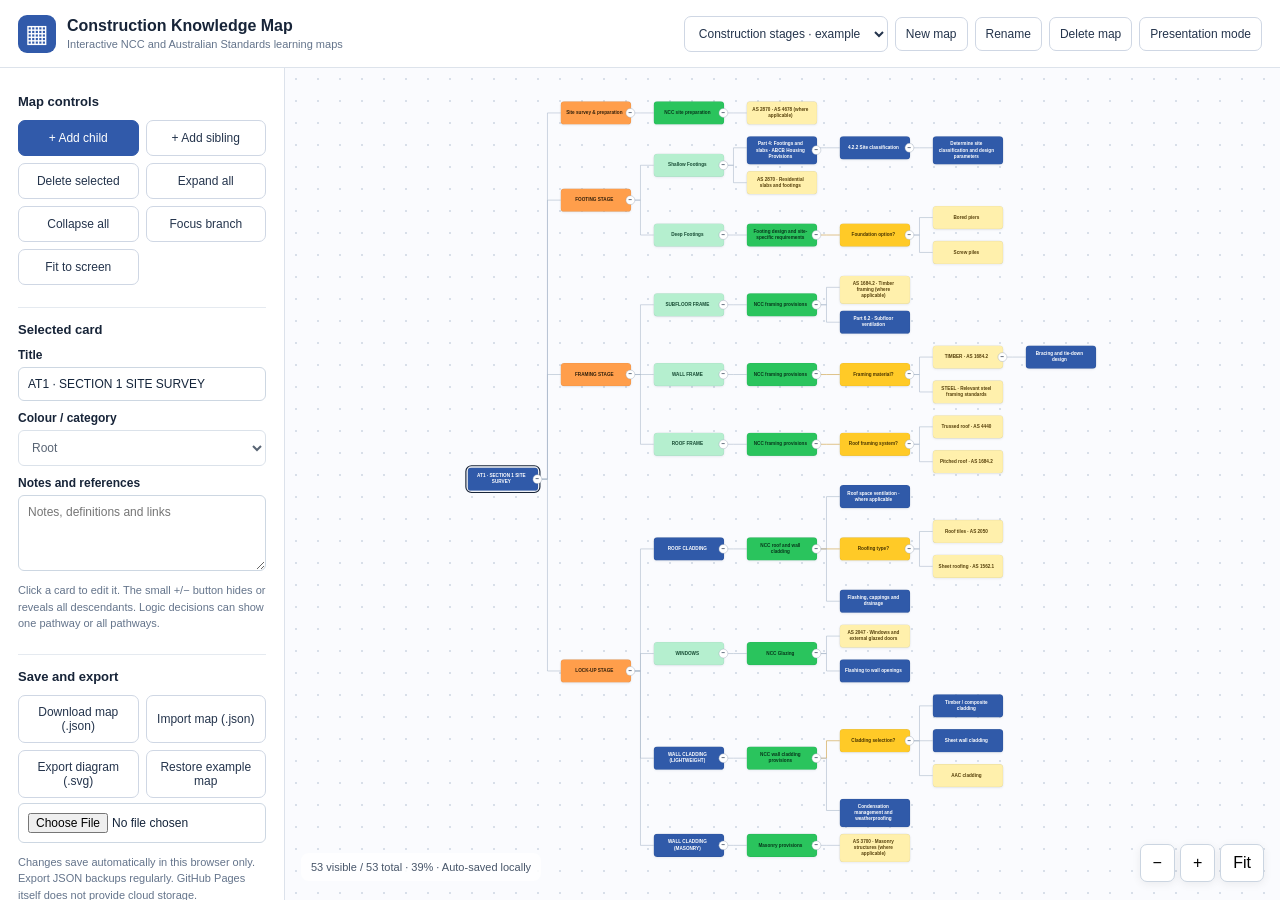
==== index.html @ e5f24db5 "Add files via upload" ====
<!doctype html><html lang="en-AU"><head><meta charset="utf-8"><meta name="viewport" content="width=device-width, initial-scale=1"><title>Construction Knowledge Map</title><link rel="stylesheet" href="style.css"></head><body>
<header><div class="brand"><span class="brand-icon">▦</span><div><strong>Construction Knowledge Map</strong><small>Interactive NCC and Australian Standards learning maps</small></div></div><div class="toolbar"><select id="project" aria-label="Choose map"></select><button id="newMap">New map</button><button id="renameMap">Rename</button><button id="deleteMap">Delete map</button><button id="present">Presentation mode</button></div></header>
<div class="app"><aside id="sidebar"><h2>Map controls</h2><div class="tools"><button id="addChild" class="primary">+ Add child</button><button id="addSibling">+ Add sibling</button><button id="removeNode">Delete selected</button><button id="expandAll">Expand all</button><button id="collapseAll">Collapse all</button><button id="focusBranch">Focus branch</button><button id="fitView">Fit to screen</button></div><h2>Selected card</h2><label>Title<input id="nodeTitle" placeholder="Select a card"></label><label>Colour / category<select id="nodeType"><option value="root">Root</option><option value="stage">Construction stage</option><option value="element">Building element</option><option value="ncc">NCC provision</option><option value="standard">Australian Standard</option><option value="detail">Technical detail</option><option value="decision">Logic decision</option></select></label><label>Notes and references<textarea id="nodeNotes" rows="4" placeholder="Notes, definitions and links"></textarea></label><div id="decisionBox" hidden><h2>Decision pathway</h2><label>Display<select id="decisionMode"><option value="all">All options</option><option value="one">Selected option only</option></select></label><label>Pathway<select id="decisionChoice"></select></label></div><p class="help">Click a card to edit it. The small +/− button hides or reveals all descendants. Logic decisions can show one pathway or all pathways.</p><h2>Save and export</h2><div class="tools"><button id="exportJson">Download map (.json)</button><button id="importJson">Import map (.json)</button><button id="exportSvg">Export diagram (.svg)</button><button id="resetDemo">Restore example map</button></div><input type="file" id="fileInput" accept=".json,application/json" hidden><p class="help">Changes save automatically in this browser only. Export JSON backups regularly. GitHub Pages itself does not provide cloud storage.</p></aside>
<main id="canvas" tabindex="0" aria-label="Interactive map canvas"><div id="scene"><svg id="edges" xmlns="http://www.w3.org/2000/svg"></svg><div id="cards"></div></div><div class="float-tools"><button id="zoomOut" aria-label="Zoom out">−</button><button id="zoomIn" aria-label="Zoom in">+</button><button id="fitFloat" aria-label="Fit map">Fit</button></div><div id="stats"></div></main></div>
<div id="toast" role="status" aria-live="polite"></div><script src="app.js"></script></body></html>
---- style.css ----
:root{font-family:Arial,Helvetica,sans-serif;color:#172438;background:#f6f8fb;font-synthesis:none}*{box-sizing:border-box}body{margin:0}button,input,textarea,select{font:inherit}button{cursor:pointer}header{height:68px;display:flex;align-items:center;justify-content:space-between;gap:14px;padding:12px 18px;background:#fff;border-bottom:1px solid #dde3eb}.brand{display:flex;align-items:center;gap:11px}.brand-icon{display:grid;place-items:center;background:#315aaa;color:white;width:38px;height:38px;border-radius:9px;font-size:25px}.brand strong{display:block;font-size:16px}.brand small{display:block;color:#64748b;font-size:11px;margin-top:3px}.toolbar{display:flex;gap:7px;flex-wrap:wrap;align-items:center}.toolbar select{min-width:185px}.toolbar button,.toolbar select,.tools button{border:1px solid #cfd7e4;border-radius:7px;background:#fff;color:#24344c;padding:9px 10px;font-size:12px}.toolbar button:hover,.tools button:hover{background:#edf3fa}.app{display:flex;height:calc(100dvh - 68px);min-height:530px}aside{width:285px;min-width:285px;overflow:auto;padding:18px;background:#fff;border-right:1px solid #dce2eb}aside h2{font-size:13px;margin:8px 0 11px}aside h2:not(:first-child){margin-top:22px;padding-top:14px;border-top:1px solid #e5eaf0}.tools{display:grid;grid-template-columns:1fr 1fr;gap:7px}.tools button{min-height:36px;text-align:center}.tools button.primary{background:#315aaa;border-color:#315aaa;color:white}aside label{font-size:12px;font-weight:600;display:block;margin:10px 0}aside input,aside textarea,aside select{display:block;margin-top:5px;padding:9px;border:1px solid #cdd7e2;border-radius:6px;width:100%;background:#fff;color:#14243a;font-weight:400;font-size:12px}aside textarea{resize:vertical}.help{font-size:11px;line-height:1.5;color:#64748b}#canvas{position:relative;flex:1;overflow:hidden;cursor:grab;touch-action:none;background-color:#fafbfe;background-image:radial-gradient(#d8dfe9 .8px,transparent .8px);background-size:22px 22px}#canvas.dragging{cursor:grabbing}#scene{position:absolute;left:0;top:0;width:1px;height:1px;transform-origin:0 0}#edges{position:absolute;left:0;top:0;overflow:visible;pointer-events:none}#cards{position:absolute;left:0;top:0}.map-node{position:absolute;width:182px;min-height:60px;border-radius:10px;display:flex;justify-content:center;align-items:center;padding:12px 20px 12px 12px;text-align:center;font-size:12px;font-weight:650;line-height:1.3;color:#172438;box-shadow:0 2px 6px #0d294515;border:1px solid #0e23301b;cursor:pointer;overflow-wrap:anywhere;user-select:none}.map-node:focus{outline:3px solid #7fb3ff;outline-offset:2px}.map-node.selected{outline:3px solid #172438;outline-offset:3px}.map-node.root,.map-node.detail{background:#305aa9;color:#fff}.map-node.stage{background:#ff9e4b;color:#32200b}.map-node.element{background:#b5efcf;color:#154a32}.map-node.ncc{background:#2ac45d;color:#07371b}.map-node.standard{background:#fff0ac;color:#57410b}.map-node.decision{background:#ffca27;color:#493500}.node-toggle{position:absolute;right:-11px;top:calc(50% - 12px);width:24px;height:24px;border-radius:50%;background:#fff;border:1px solid #92a0b2;display:grid;place-items:center;color:#24344c;font-weight:bold;cursor:pointer;padding:0;font-size:16px;z-index:3}.node-count{position:absolute;right:0;top:-12px;padding:2px 6px;background:#fff;color:#334155;border:1px solid #cbd5e1;border-radius:9px;font-size:10px}.float-tools{position:absolute;right:16px;bottom:18px;display:flex;gap:5px}.float-tools button{padding:9px 12px;border:1px solid #cbd5e1;background:#fff;border-radius:7px;box-shadow:0 2px 10px #0001}#stats{position:absolute;bottom:19px;left:16px;background:#ffffffdd;border-radius:8px;padding:8px 10px;color:#475569;font-size:11px}#toast{position:fixed;top:76px;right:16px;background:#20344d;color:white;padding:10px 14px;border-radius:7px;box-shadow:0 3px 12px #0002;opacity:0;pointer-events:none;transition:opacity .2s;max-width:340px;font-size:12px}#toast.show{opacity:1}body.presentation aside{display:none}body.presentation header{height:54px}body.presentation .app{height:calc(100dvh - 54px)}body.presentation header .toolbar button:not(#present),body.presentation header .toolbar select{display:none}@media(max-width:800px){header{height:auto;min-height:68px;flex-wrap:wrap}.app{height:calc(100dvh - 110px)}aside{width:220px;min-width:220px;padding:12px}.tools{grid-template-columns:1fr}.brand small{display:none}}@media(max-width:540px){.app{display:block;height:auto}aside{width:100%;height:auto;max-height:250px;border-right:0;border-bottom:1px solid #ddd}.tools{grid-template-columns:1fr 1fr}#canvas{height:calc(100dvh - 350px);min-height:330px}}
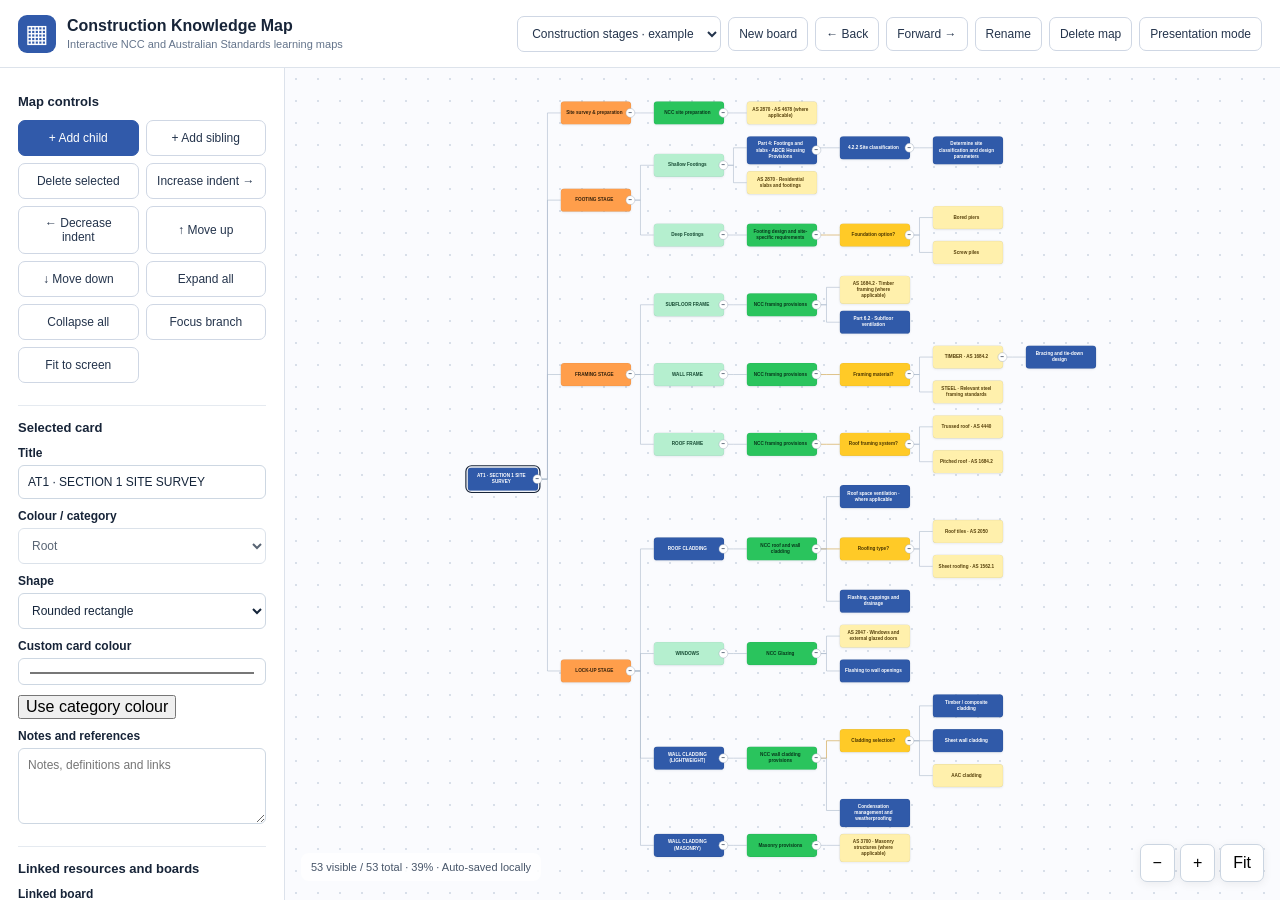
==== commit e779b911: "Add linked boards, hierarchy controls, shapes, colours and embedded resource images" ====
--- a/index.html
+++ b/index.html
@@ -1,5 +1,5 @@
 <!doctype html><html lang="en-AU"><head><meta charset="utf-8"><meta name="viewport" content="width=device-width, initial-scale=1"><title>Construction Knowledge Map</title><link rel="stylesheet" href="style.css"></head><body>
-<header><div class="brand"><span class="brand-icon">▦</span><div><strong>Construction Knowledge Map</strong><small>Interactive NCC and Australian Standards learning maps</small></div></div><div class="toolbar"><select id="project" aria-label="Choose map"></select><button id="newMap">New map</button><button id="renameMap">Rename</button><button id="deleteMap">Delete map</button><button id="present">Presentation mode</button></div></header>
-<div class="app"><aside id="sidebar"><h2>Map controls</h2><div class="tools"><button id="addChild" class="primary">+ Add child</button><button id="addSibling">+ Add sibling</button><button id="removeNode">Delete selected</button><button id="expandAll">Expand all</button><button id="collapseAll">Collapse all</button><button id="focusBranch">Focus branch</button><button id="fitView">Fit to screen</button></div><h2>Selected card</h2><label>Title<input id="nodeTitle" placeholder="Select a card"></label><label>Colour / category<select id="nodeType"><option value="root">Root</option><option value="stage">Construction stage</option><option value="element">Building element</option><option value="ncc">NCC provision</option><option value="standard">Australian Standard</option><option value="detail">Technical detail</option><option value="decision">Logic decision</option></select></label><label>Notes and references<textarea id="nodeNotes" rows="4" placeholder="Notes, definitions and links"></textarea></label><div id="decisionBox" hidden><h2>Decision pathway</h2><label>Display<select id="decisionMode"><option value="all">All options</option><option value="one">Selected option only</option></select></label><label>Pathway<select id="decisionChoice"></select></label></div><p class="help">Click a card to edit it. The small +/− button hides or reveals all descendants. Logic decisions can show one pathway or all pathways.</p><h2>Save and export</h2><div class="tools"><button id="exportJson">Download map (.json)</button><button id="importJson">Import map (.json)</button><button id="exportSvg">Export diagram (.svg)</button><button id="resetDemo">Restore example map</button></div><input type="file" id="fileInput" accept=".json,application/json" hidden><p class="help">Changes save automatically in this browser only. Export JSON backups regularly. GitHub Pages itself does not provide cloud storage.</p></aside>
+<header><div class="brand"><span class="brand-icon">▦</span><div><strong>Construction Knowledge Map</strong><small>Interactive NCC and Australian Standards learning maps</small></div></div><div class="toolbar"><select id="project" aria-label="Choose map"></select><button id="newMap">New board</button><button id="backBoard" disabled>← Back</button><button id="forwardBoard" disabled>Forward →</button><button id="renameMap">Rename</button><button id="deleteMap">Delete map</button><button id="present">Presentation mode</button></div></header>
+<div class="app"><aside id="sidebar"><h2>Map controls</h2><div class="tools"><button id="addChild" class="primary">+ Add child</button><button id="addSibling">+ Add sibling</button><button id="removeNode">Delete selected</button><button id="indentNode">Increase indent →</button><button id="outdentNode">← Decrease indent</button><button id="moveNodeUp">↑ Move up</button><button id="moveNodeDown">↓ Move down</button><button id="expandAll">Expand all</button><button id="collapseAll">Collapse all</button><button id="focusBranch">Focus branch</button><button id="fitView">Fit to screen</button></div><h2>Selected card</h2><label>Title<input id="nodeTitle" placeholder="Select a card"></label><label>Colour / category<select id="nodeType"><option value="root">Root</option><option value="stage">Construction stage</option><option value="element">Building element</option><option value="ncc">NCC provision</option><option value="standard">Australian Standard</option><option value="detail">Technical detail</option><option value="decision">Logic decision</option></select></label><label>Shape<select id="nodeShape"><option value="rounded">Rounded rectangle</option><option value="rectangle">Rectangle</option><option value="pill">Pill</option><option value="diamond">Diamond</option></select></label><label>Custom card colour<input type="color" id="nodeColour" value="#b5efcf"></label><button id="resetColour">Use category colour</button><label>Notes and references<textarea id="nodeNotes" rows="4" placeholder="Notes, definitions and links"></textarea></label><h2>Linked resources and boards</h2><label>Linked board<select id="linkedBoard"><option value="">No board linked</option></select></label><div class="tools"><button id="openLinkedBoard">Open linked board ↗</button><button id="createLinkedBoard">Create linked board</button></div><label>Resource URL<input type="url" id="resourceUrl" placeholder="https://..."></label><div class="tools"><button id="openResource">Open resource ↗</button><button id="clearImage">Remove picture</button></div><label>Picture or diagram (small files)<input type="file" id="nodeImageFile" accept="image/png,image/jpeg,image/webp,image/gif,image/svg+xml"></label><label>Or image URL<input id="nodeImageUrl" type="url" placeholder="https://..."></label><div class="tools"><button id="applyImageUrl">Set image URL</button><button id="viewImage">View picture</button></div><p class="help">Images uploaded from your computer save in browser storage. For large diagrams and multi-device access, use an image URL hosted in your GitHub repository.</p><div id="decisionBox" hidden><h2>Decision pathway</h2><label>Display<select id="decisionMode"><option value="all">All options</option><option value="one">Selected option only</option></select></label><label>Pathway<select id="decisionChoice"></select></label></div><p class="help">Click a card to edit it. The small +/− button hides or reveals all descendants. Logic decisions can show one pathway or all pathways.</p><h2>Save and export</h2><div class="tools"><button id="exportJson">Download map (.json)</button><button id="importJson">Import map (.json)</button><button id="exportSvg">Export diagram (.svg)</button><button id="resetDemo">Restore example map</button></div><input type="file" id="fileInput" accept=".json,application/json" hidden><p class="help">Changes save automatically in this browser only. Export JSON backups regularly. GitHub Pages itself does not provide cloud storage.</p></aside>
 <main id="canvas" tabindex="0" aria-label="Interactive map canvas"><div id="scene"><svg id="edges" xmlns="http://www.w3.org/2000/svg"></svg><div id="cards"></div></div><div class="float-tools"><button id="zoomOut" aria-label="Zoom out">−</button><button id="zoomIn" aria-label="Zoom in">+</button><button id="fitFloat" aria-label="Fit map">Fit</button></div><div id="stats"></div></main></div>
-<div id="toast" role="status" aria-live="polite"></div><script src="app.js"></script></body></html>
+<dialog id="imageViewer"><div class="image-dialog"><button id="closeImage">Close</button><img id="largeImage" alt="Linked construction image or diagram"></div></dialog><div id="toast" role="status" aria-live="polite"></div><script src="app.js"></script></body></html>
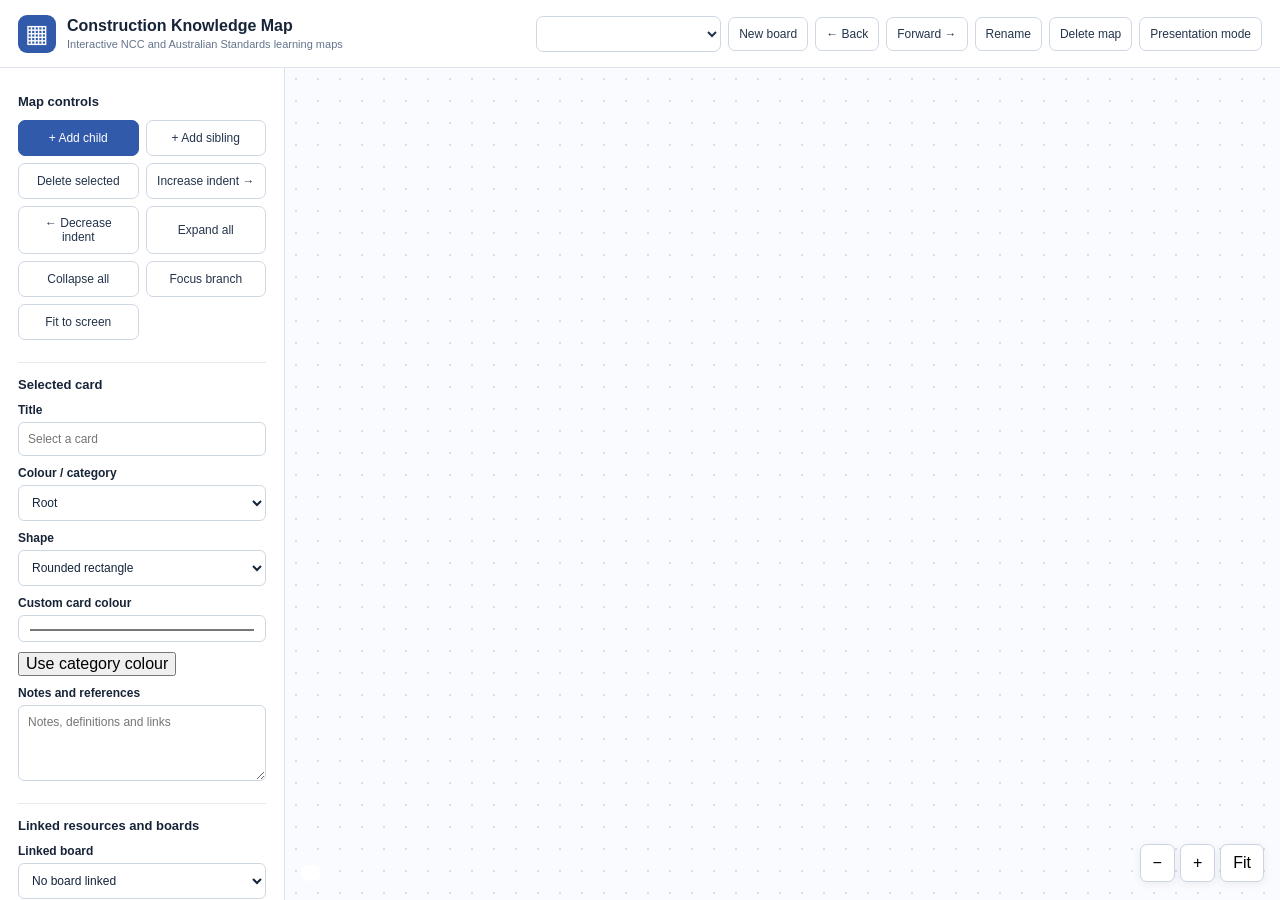
==== commit 8f8be60a: "Simplify hierarchy controls to left and right indent" ====
--- a/index.html
+++ b/index.html
@@ -1,5 +1,5 @@
 <!doctype html><html lang="en-AU"><head><meta charset="utf-8"><meta name="viewport" content="width=device-width, initial-scale=1"><title>Construction Knowledge Map</title><link rel="stylesheet" href="style.css"></head><body>
 <header><div class="brand"><span class="brand-icon">▦</span><div><strong>Construction Knowledge Map</strong><small>Interactive NCC and Australian Standards learning maps</small></div></div><div class="toolbar"><select id="project" aria-label="Choose map"></select><button id="newMap">New board</button><button id="backBoard" disabled>← Back</button><button id="forwardBoard" disabled>Forward →</button><button id="renameMap">Rename</button><button id="deleteMap">Delete map</button><button id="present">Presentation mode</button></div></header>
-<div class="app"><aside id="sidebar"><h2>Map controls</h2><div class="tools"><button id="addChild" class="primary">+ Add child</button><button id="addSibling">+ Add sibling</button><button id="removeNode">Delete selected</button><button id="indentNode">Increase indent →</button><button id="outdentNode">← Decrease indent</button><button id="moveNodeUp">↑ Move up</button><button id="moveNodeDown">↓ Move down</button><button id="expandAll">Expand all</button><button id="collapseAll">Collapse all</button><button id="focusBranch">Focus branch</button><button id="fitView">Fit to screen</button></div><h2>Selected card</h2><label>Title<input id="nodeTitle" placeholder="Select a card"></label><label>Colour / category<select id="nodeType"><option value="root">Root</option><option value="stage">Construction stage</option><option value="element">Building element</option><option value="ncc">NCC provision</option><option value="standard">Australian Standard</option><option value="detail">Technical detail</option><option value="decision">Logic decision</option></select></label><label>Shape<select id="nodeShape"><option value="rounded">Rounded rectangle</option><option value="rectangle">Rectangle</option><option value="pill">Pill</option><option value="diamond">Diamond</option></select></label><label>Custom card colour<input type="color" id="nodeColour" value="#b5efcf"></label><button id="resetColour">Use category colour</button><label>Notes and references<textarea id="nodeNotes" rows="4" placeholder="Notes, definitions and links"></textarea></label><h2>Linked resources and boards</h2><label>Linked board<select id="linkedBoard"><option value="">No board linked</option></select></label><div class="tools"><button id="openLinkedBoard">Open linked board ↗</button><button id="createLinkedBoard">Create linked board</button></div><label>Resource URL<input type="url" id="resourceUrl" placeholder="https://..."></label><div class="tools"><button id="openResource">Open resource ↗</button><button id="clearImage">Remove picture</button></div><label>Picture or diagram (small files)<input type="file" id="nodeImageFile" accept="image/png,image/jpeg,image/webp,image/gif,image/svg+xml"></label><label>Or image URL<input id="nodeImageUrl" type="url" placeholder="https://..."></label><div class="tools"><button id="applyImageUrl">Set image URL</button><button id="viewImage">View picture</button></div><p class="help">Images uploaded from your computer save in browser storage. For large diagrams and multi-device access, use an image URL hosted in your GitHub repository.</p><div id="decisionBox" hidden><h2>Decision pathway</h2><label>Display<select id="decisionMode"><option value="all">All options</option><option value="one">Selected option only</option></select></label><label>Pathway<select id="decisionChoice"></select></label></div><p class="help">Click a card to edit it. The small +/− button hides or reveals all descendants. Logic decisions can show one pathway or all pathways.</p><h2>Save and export</h2><div class="tools"><button id="exportJson">Download map (.json)</button><button id="importJson">Import map (.json)</button><button id="exportSvg">Export diagram (.svg)</button><button id="resetDemo">Restore example map</button></div><input type="file" id="fileInput" accept=".json,application/json" hidden><p class="help">Changes save automatically in this browser only. Export JSON backups regularly. GitHub Pages itself does not provide cloud storage.</p></aside>
+<div class="app"><aside id="sidebar"><h2>Map controls</h2><div class="tools"><button id="addChild" class="primary">+ Add child</button><button id="addSibling">+ Add sibling</button><button id="removeNode">Delete selected</button><button id="indentNode" title="Move selected shape one level to the right">Increase indent →</button><button id="outdentNode" title="Move selected shape one level to the left">← Decrease indent</button><button id="expandAll">Expand all</button><button id="collapseAll">Collapse all</button><button id="focusBranch">Focus branch</button><button id="fitView">Fit to screen</button></div><h2>Selected card</h2><label>Title<input id="nodeTitle" placeholder="Select a card"></label><label>Colour / category<select id="nodeType"><option value="root">Root</option><option value="stage">Construction stage</option><option value="element">Building element</option><option value="ncc">NCC provision</option><option value="standard">Australian Standard</option><option value="detail">Technical detail</option><option value="decision">Logic decision</option></select></label><label>Shape<select id="nodeShape"><option value="rounded">Rounded rectangle</option><option value="rectangle">Rectangle</option><option value="pill">Pill</option><option value="diamond">Diamond</option></select></label><label>Custom card colour<input type="color" id="nodeColour" value="#b5efcf"></label><button id="resetColour">Use category colour</button><label>Notes and references<textarea id="nodeNotes" rows="4" placeholder="Notes, definitions and links"></textarea></label><h2>Linked resources and boards</h2><label>Linked board<select id="linkedBoard"><option value="">No board linked</option></select></label><div class="tools"><button id="openLinkedBoard">Open linked board ↗</button><button id="createLinkedBoard">Create linked board</button></div><label>Resource URL<input type="url" id="resourceUrl" placeholder="https://..."></label><div class="tools"><button id="openResource">Open resource ↗</button><button id="clearImage">Remove picture</button></div><label>Picture or diagram (small files)<input type="file" id="nodeImageFile" accept="image/png,image/jpeg,image/webp,image/gif,image/svg+xml"></label><label>Or image URL<input id="nodeImageUrl" type="url" placeholder="https://..."></label><div class="tools"><button id="applyImageUrl">Set image URL</button><button id="viewImage">View picture</button></div><p class="help">Images uploaded from your computer save in browser storage. For large diagrams and multi-device access, use an image URL hosted in your GitHub repository.</p><div id="decisionBox" hidden><h2>Decision pathway</h2><label>Display<select id="decisionMode"><option value="all">All options</option><option value="one">Selected option only</option></select></label><label>Pathway<select id="decisionChoice"></select></label></div><p class="help">Click a card to edit it. The small +/− button hides or reveals all descendants. Logic decisions can show one pathway or all pathways.</p><h2>Save and export</h2><div class="tools"><button id="exportJson">Download map (.json)</button><button id="importJson">Import map (.json)</button><button id="exportSvg">Export diagram (.svg)</button><button id="resetDemo">Restore example map</button></div><input type="file" id="fileInput" accept=".json,application/json" hidden><p class="help">Changes save automatically in this browser only. Export JSON backups regularly. GitHub Pages itself does not provide cloud storage.</p></aside>
 <main id="canvas" tabindex="0" aria-label="Interactive map canvas"><div id="scene"><svg id="edges" xmlns="http://www.w3.org/2000/svg"></svg><div id="cards"></div></div><div class="float-tools"><button id="zoomOut" aria-label="Zoom out">−</button><button id="zoomIn" aria-label="Zoom in">+</button><button id="fitFloat" aria-label="Fit map">Fit</button></div><div id="stats"></div></main></div>
 <dialog id="imageViewer"><div class="image-dialog"><button id="closeImage">Close</button><img id="largeImage" alt="Linked construction image or diagram"></div></dialog><div id="toast" role="status" aria-live="polite"></div><script src="app.js"></script></body></html>
--- a/style.css
+++ b/style.css
@@ -1 +1,4 @@
 :root{font-family:Arial,Helvetica,sans-serif;color:#172438;background:#f6f8fb;font-synthesis:none}*{box-sizing:border-box}body{margin:0}button,input,textarea,select{font:inherit}button{cursor:pointer}header{height:68px;display:flex;align-items:center;justify-content:space-between;gap:14px;padding:12px 18px;background:#fff;border-bottom:1px solid #dde3eb}.brand{display:flex;align-items:center;gap:11px}.brand-icon{display:grid;place-items:center;background:#315aaa;color:white;width:38px;height:38px;border-radius:9px;font-size:25px}.brand strong{display:block;font-size:16px}.brand small{display:block;color:#64748b;font-size:11px;margin-top:3px}.toolbar{display:flex;gap:7px;flex-wrap:wrap;align-items:center}.toolbar select{min-width:185px}.toolbar button,.toolbar select,.tools button{border:1px solid #cfd7e4;border-radius:7px;background:#fff;color:#24344c;padding:9px 10px;font-size:12px}.toolbar button:hover,.tools button:hover{background:#edf3fa}.app{display:flex;height:calc(100dvh - 68px);min-height:530px}aside{width:285px;min-width:285px;overflow:auto;padding:18px;background:#fff;border-right:1px solid #dce2eb}aside h2{font-size:13px;margin:8px 0 11px}aside h2:not(:first-child){margin-top:22px;padding-top:14px;border-top:1px solid #e5eaf0}.tools{display:grid;grid-template-columns:1fr 1fr;gap:7px}.tools button{min-height:36px;text-align:center}.tools button.primary{background:#315aaa;border-color:#315aaa;color:white}aside label{font-size:12px;font-weight:600;display:block;margin:10px 0}aside input,aside textarea,aside select{display:block;margin-top:5px;padding:9px;border:1px solid #cdd7e2;border-radius:6px;width:100%;background:#fff;color:#14243a;font-weight:400;font-size:12px}aside textarea{resize:vertical}.help{font-size:11px;line-height:1.5;color:#64748b}#canvas{position:relative;flex:1;overflow:hidden;cursor:grab;touch-action:none;background-color:#fafbfe;background-image:radial-gradient(#d8dfe9 .8px,transparent .8px);background-size:22px 22px}#canvas.dragging{cursor:grabbing}#scene{position:absolute;left:0;top:0;width:1px;height:1px;transform-origin:0 0}#edges{position:absolute;left:0;top:0;overflow:visible;pointer-events:none}#cards{position:absolute;left:0;top:0}.map-node{position:absolute;width:182px;min-height:60px;border-radius:10px;display:flex;justify-content:center;align-items:center;padding:12px 20px 12px 12px;text-align:center;font-size:12px;font-weight:650;line-height:1.3;color:#172438;box-shadow:0 2px 6px #0d294515;border:1px solid #0e23301b;cursor:pointer;overflow-wrap:anywhere;user-select:none}.map-node:focus{outline:3px solid #7fb3ff;outline-offset:2px}.map-node.selected{outline:3px solid #172438;outline-offset:3px}.map-node.root,.map-node.detail{background:#305aa9;color:#fff}.map-node.stage{background:#ff9e4b;color:#32200b}.map-node.element{background:#b5efcf;color:#154a32}.map-node.ncc{background:#2ac45d;color:#07371b}.map-node.standard{background:#fff0ac;color:#57410b}.map-node.decision{background:#ffca27;color:#493500}.node-toggle{position:absolute;right:-11px;top:calc(50% - 12px);width:24px;height:24px;border-radius:50%;background:#fff;border:1px solid #92a0b2;display:grid;place-items:center;color:#24344c;font-weight:bold;cursor:pointer;padding:0;font-size:16px;z-index:3}.node-count{position:absolute;right:0;top:-12px;padding:2px 6px;background:#fff;color:#334155;border:1px solid #cbd5e1;border-radius:9px;font-size:10px}.float-tools{position:absolute;right:16px;bottom:18px;display:flex;gap:5px}.float-tools button{padding:9px 12px;border:1px solid #cbd5e1;background:#fff;border-radius:7px;box-shadow:0 2px 10px #0001}#stats{position:absolute;bottom:19px;left:16px;background:#ffffffdd;border-radius:8px;padding:8px 10px;color:#475569;font-size:11px}#toast{position:fixed;top:76px;right:16px;background:#20344d;color:white;padding:10px 14px;border-radius:7px;box-shadow:0 3px 12px #0002;opacity:0;pointer-events:none;transition:opacity .2s;max-width:340px;font-size:12px}#toast.show{opacity:1}body.presentation aside{display:none}body.presentation header{height:54px}body.presentation .app{height:calc(100dvh - 54px)}body.presentation header .toolbar button:not(#present),body.presentation header .toolbar select{display:none}@media(max-width:800px){header{height:auto;min-height:68px;flex-wrap:wrap}.app{height:calc(100dvh - 110px)}aside{width:220px;min-width:220px;padding:12px}.tools{grid-template-columns:1fr}.brand small{display:none}}@media(max-width:540px){.app{display:block;height:auto}aside{width:100%;height:auto;max-height:250px;border-right:0;border-bottom:1px solid #ddd}.tools{grid-template-columns:1fr 1fr}#canvas{height:calc(100dvh - 350px);min-height:330px}}
+
+/* Version 1.3 interactive boards and resource nodes */
+.map-node.shape-rectangle{border-radius:0}.map-node.shape-pill{border-radius:40px}.map-node.shape-diamond{clip-path:polygon(50% 0,100% 50%,50% 100%,0 50%);width:190px;min-height:92px;padding:25px 35px}.map-node:has(.node-thumbnail){flex-direction:column;gap:4px;min-height:90px}.node-thumbnail{display:block;max-width:120px;max-height:75px;object-fit:contain;border-radius:3px}.node-jump{position:absolute;left:-9px;top:-9px;border:1px solid #899db8;background:white;color:#20344d;border-radius:50%;width:25px;height:25px;z-index:4}.image-dialog{max-width:min(90vw,1000px);max-height:88vh;overflow:auto}.image-dialog img{max-width:100%;max-height:76vh;object-fit:contain;display:block;margin-top:12px}#imageViewer{border:1px solid #cbd5e1;border-radius:12px;padding:15px}#imageViewer::backdrop{background:#000a}
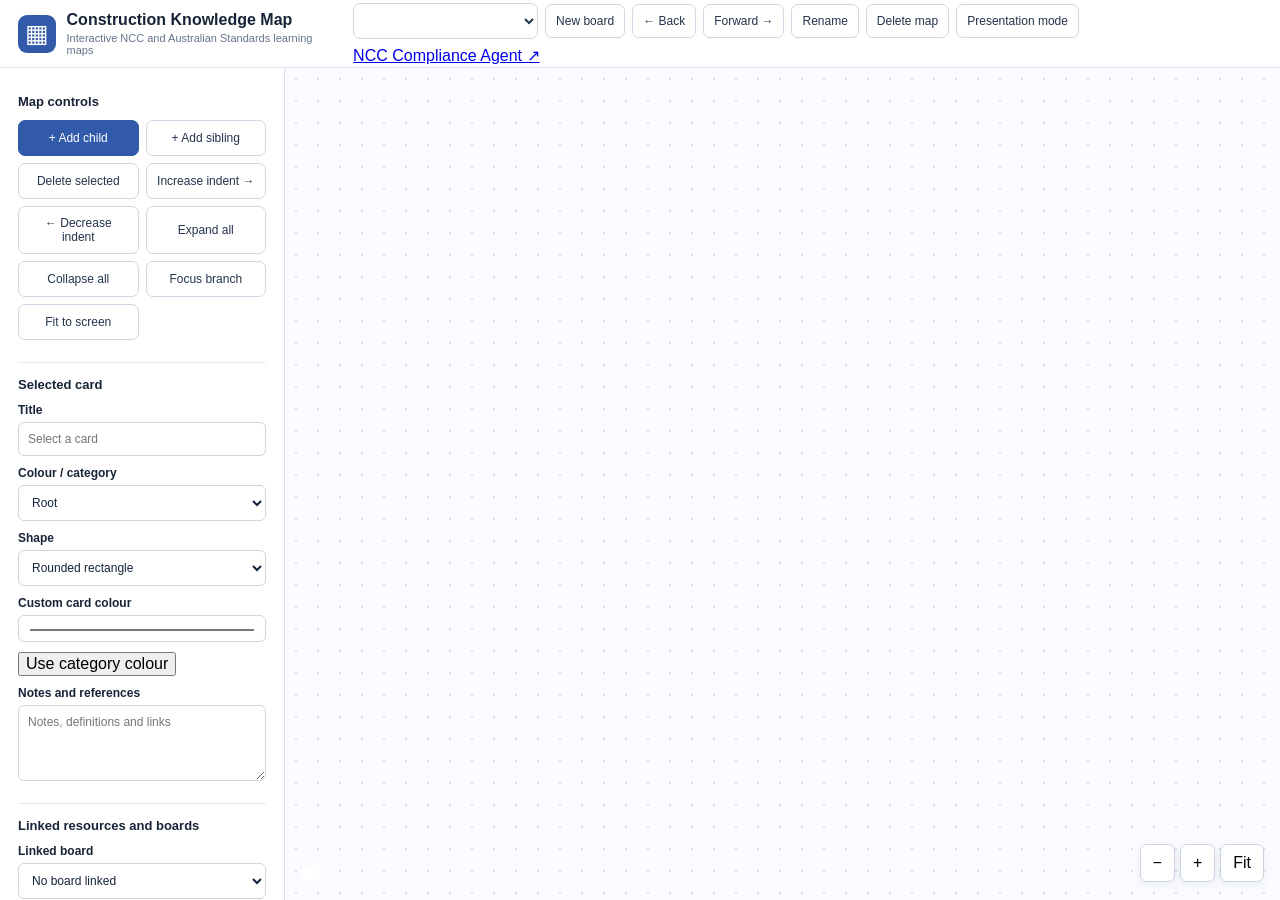
==== commit f15be178: "Link compliance agent from existing knowledge map" ====
--- a/index.html
+++ b/index.html
@@ -1,5 +1,5 @@
 <!doctype html><html lang="en-AU"><head><meta charset="utf-8"><meta name="viewport" content="width=device-width, initial-scale=1"><title>Construction Knowledge Map</title><link rel="stylesheet" href="style.css"></head><body>
-<header><div class="brand"><span class="brand-icon">▦</span><div><strong>Construction Knowledge Map</strong><small>Interactive NCC and Australian Standards learning maps</small></div></div><div class="toolbar"><select id="project" aria-label="Choose map"></select><button id="newMap">New board</button><button id="backBoard" disabled>← Back</button><button id="forwardBoard" disabled>Forward →</button><button id="renameMap">Rename</button><button id="deleteMap">Delete map</button><button id="present">Presentation mode</button></div></header>
+<header><div class="brand"><span class="brand-icon">▦</span><div><strong>Construction Knowledge Map</strong><small>Interactive NCC and Australian Standards learning maps</small></div></div><div class="toolbar"><select id="project" aria-label="Choose map"></select><button id="newMap">New board</button><button id="backBoard" disabled>← Back</button><button id="forwardBoard" disabled>Forward →</button><button id="renameMap">Rename</button><button id="deleteMap">Delete map</button><button id="present">Presentation mode</button><a class="compliance-link" href="compliance.html">NCC Compliance Agent ↗</a></div></header>
 <div class="app"><aside id="sidebar"><h2>Map controls</h2><div class="tools"><button id="addChild" class="primary">+ Add child</button><button id="addSibling">+ Add sibling</button><button id="removeNode">Delete selected</button><button id="indentNode" title="Move selected shape one level to the right">Increase indent →</button><button id="outdentNode" title="Move selected shape one level to the left">← Decrease indent</button><button id="expandAll">Expand all</button><button id="collapseAll">Collapse all</button><button id="focusBranch">Focus branch</button><button id="fitView">Fit to screen</button></div><h2>Selected card</h2><label>Title<input id="nodeTitle" placeholder="Select a card"></label><label>Colour / category<select id="nodeType"><option value="root">Root</option><option value="stage">Construction stage</option><option value="element">Building element</option><option value="ncc">NCC provision</option><option value="standard">Australian Standard</option><option value="detail">Technical detail</option><option value="decision">Logic decision</option></select></label><label>Shape<select id="nodeShape"><option value="rounded">Rounded rectangle</option><option value="rectangle">Rectangle</option><option value="pill">Pill</option><option value="diamond">Diamond</option></select></label><label>Custom card colour<input type="color" id="nodeColour" value="#b5efcf"></label><button id="resetColour">Use category colour</button><label>Notes and references<textarea id="nodeNotes" rows="4" placeholder="Notes, definitions and links"></textarea></label><h2>Linked resources and boards</h2><label>Linked board<select id="linkedBoard"><option value="">No board linked</option></select></label><div class="tools"><button id="openLinkedBoard">Open linked board ↗</button><button id="createLinkedBoard">Create linked board</button></div><label>Resource URL<input type="url" id="resourceUrl" placeholder="https://..."></label><div class="tools"><button id="openResource">Open resource ↗</button><button id="clearImage">Remove picture</button></div><label>Picture or diagram (small files)<input type="file" id="nodeImageFile" accept="image/png,image/jpeg,image/webp,image/gif,image/svg+xml"></label><label>Or image URL<input id="nodeImageUrl" type="url" placeholder="https://..."></label><div class="tools"><button id="applyImageUrl">Set image URL</button><button id="viewImage">View picture</button></div><p class="help">Images uploaded from your computer save in browser storage. For large diagrams and multi-device access, use an image URL hosted in your GitHub repository.</p><div id="decisionBox" hidden><h2>Decision pathway</h2><label>Display<select id="decisionMode"><option value="all">All options</option><option value="one">Selected option only</option></select></label><label>Pathway<select id="decisionChoice"></select></label></div><p class="help">Click a card to edit it. The small +/− button hides or reveals all descendants. Logic decisions can show one pathway or all pathways.</p><h2>Save and export</h2><div class="tools"><button id="exportJson">Download map (.json)</button><button id="importJson">Import map (.json)</button><button id="exportSvg">Export diagram (.svg)</button><button id="resetDemo">Restore example map</button></div><input type="file" id="fileInput" accept=".json,application/json" hidden><p class="help">Changes save automatically in this browser only. Export JSON backups regularly. GitHub Pages itself does not provide cloud storage.</p></aside>
 <main id="canvas" tabindex="0" aria-label="Interactive map canvas"><div id="scene"><svg id="edges" xmlns="http://www.w3.org/2000/svg"></svg><div id="cards"></div></div><div class="float-tools"><button id="zoomOut" aria-label="Zoom out">−</button><button id="zoomIn" aria-label="Zoom in">+</button><button id="fitFloat" aria-label="Fit map">Fit</button></div><div id="stats"></div></main></div>
 <dialog id="imageViewer"><div class="image-dialog"><button id="closeImage">Close</button><img id="largeImage" alt="Linked construction image or diagram"></div></dialog><div id="toast" role="status" aria-live="polite"></div><script src="app.js"></script></body></html>
